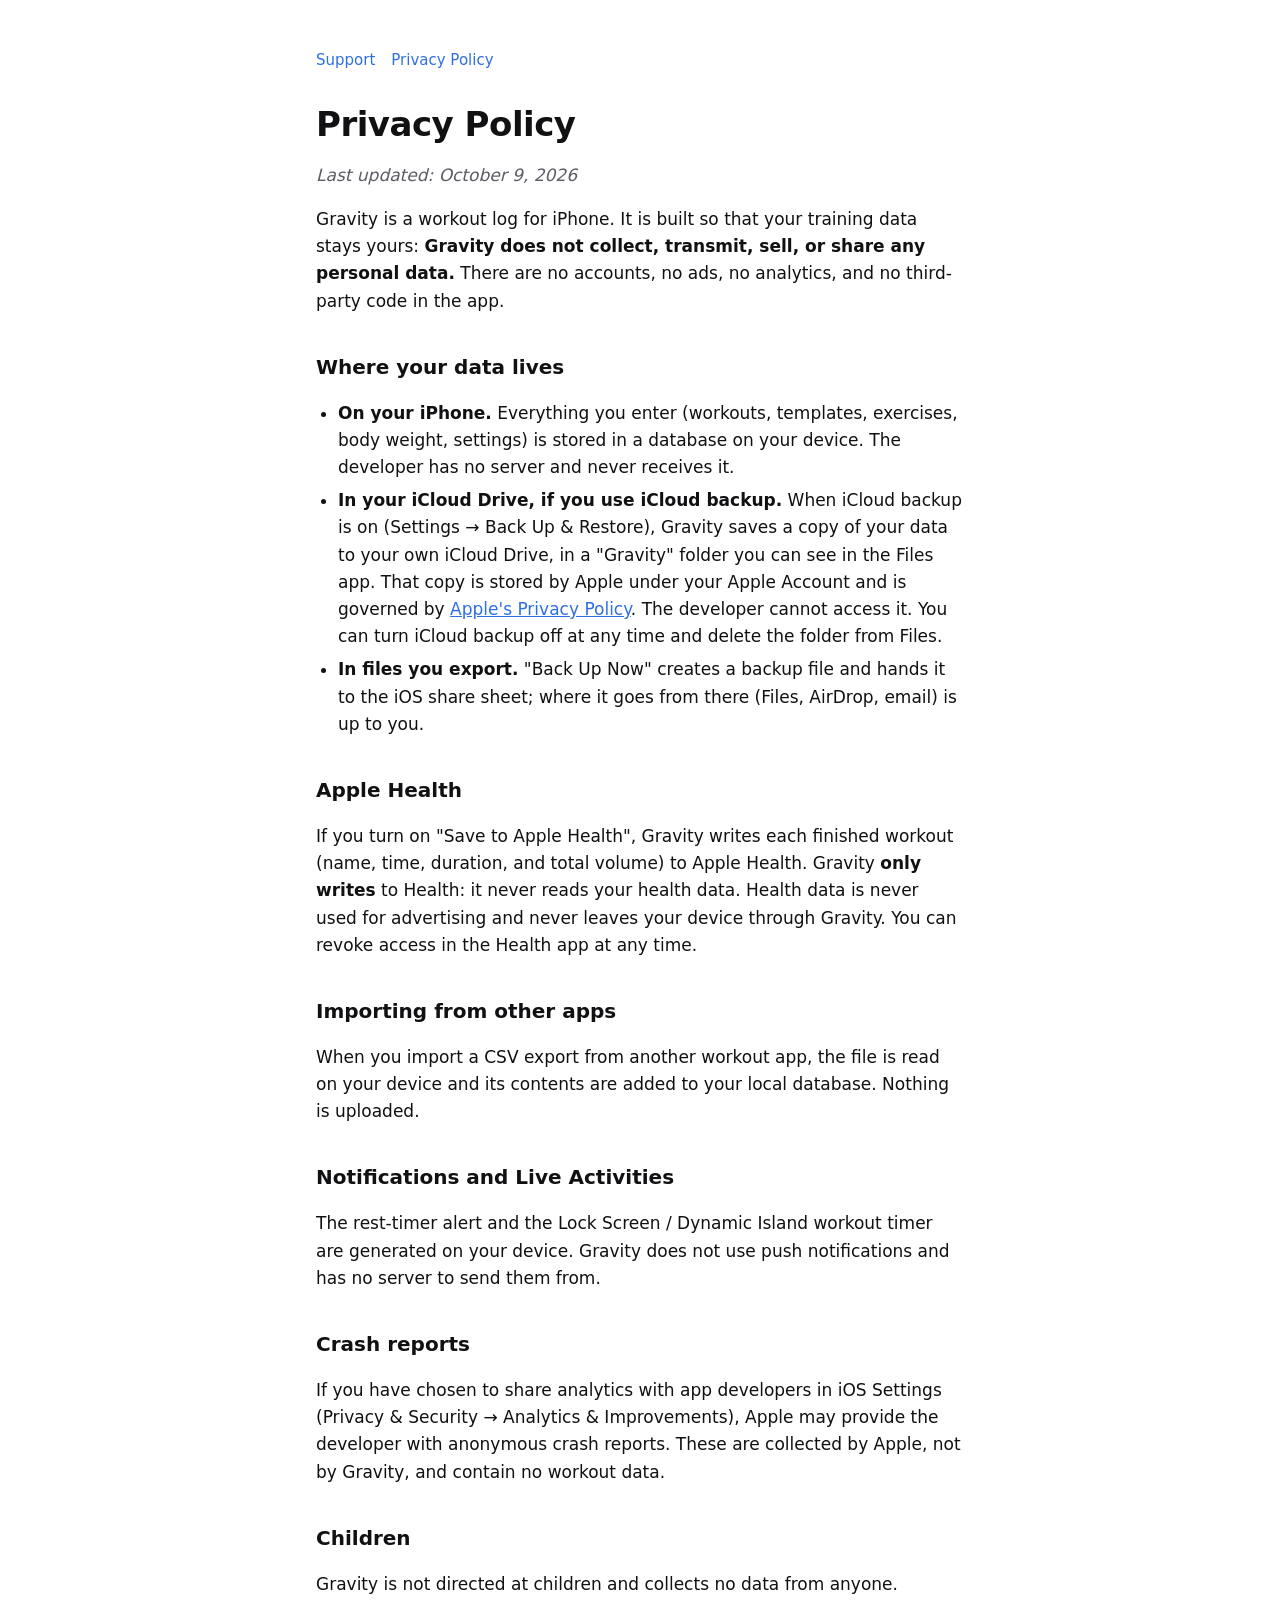
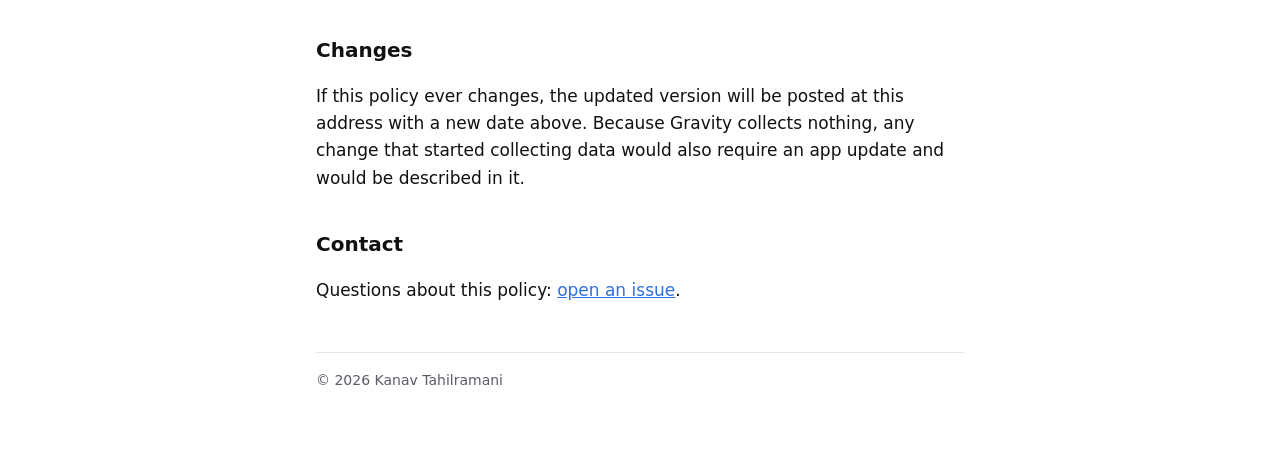
==== privacy/index.html @ a5830008 "Support and privacy pages" ====
<!doctype html>
<html lang="en">
<head>
<meta charset="utf-8">
<meta name="viewport" content="width=device-width, initial-scale=1">
<title>Gravity Privacy Policy</title>
<meta name="description" content="Gravity collects no personal data.">
<link rel="stylesheet" href="../style.css">
</head>
<body>
<main>
<nav><a href="../">Support</a><a href="./">Privacy Policy</a></nav>
<h1>Privacy Policy</h1>
<p class="muted"><em>Last updated: October 9, 2026</em></p>
<p>Gravity is a workout log for iPhone. It is built so that your training data stays yours: <strong>Gravity does not collect, transmit, sell, or share any personal data.</strong> There are no accounts, no ads, no analytics, and no third-party code in the app.</p>
<h2>Where your data lives</h2>
<ul><li><strong>On your iPhone.</strong> Everything you enter (workouts, templates, exercises, body weight, settings) is stored in a database on your device. The developer has no server and never receives it.</li><li><strong>In your iCloud Drive, if you use iCloud backup.</strong> When iCloud backup is on (Settings → Back Up &amp; Restore), Gravity saves a copy of your data to your own iCloud Drive, in a "Gravity" folder you can see in the Files app. That copy is stored by Apple under your Apple Account and is governed by <a href="https://www.apple.com/legal/privacy/">Apple's Privacy Policy</a>. The developer cannot access it. You can turn iCloud backup off at any time and delete the folder from Files.</li><li><strong>In files you export.</strong> "Back Up Now" creates a backup file and hands it to the iOS share sheet; where it goes from there (Files, AirDrop, email) is up to you.</li></ul>
<h2>Apple Health</h2>
<p>If you turn on "Save to Apple Health", Gravity writes each finished workout (name, time, duration, and total volume) to Apple Health. Gravity <strong>only writes</strong> to Health: it never reads your health data. Health data is never used for advertising and never leaves your device through Gravity. You can revoke access in the Health app at any time.</p>
<h2>Importing from other apps</h2>
<p>When you import a CSV export from another workout app, the file is read on your device and its contents are added to your local database. Nothing is uploaded.</p>
<h2>Notifications and Live Activities</h2>
<p>The rest-timer alert and the Lock Screen / Dynamic Island workout timer are generated on your device. Gravity does not use push notifications and has no server to send them from.</p>
<h2>Crash reports</h2>
<p>If you have chosen to share analytics with app developers in iOS Settings (Privacy &amp; Security → Analytics &amp; Improvements), Apple may provide the developer with anonymous crash reports. These are collected by Apple, not by Gravity, and contain no workout data.</p>
<h2>Children</h2>
<p>Gravity is not directed at children and collects no data from anyone.</p>
<h2>Changes</h2>
<p>If this policy ever changes, the updated version will be posted at this address with a new date above. Because Gravity collects nothing, any change that started collecting data would also require an app update and would be described in it.</p>
<h2>Contact</h2>
<p>Questions about this policy: <a href="https://github.com/kanavtahilramani/gravity-app/issues/new">open an issue</a>.</p>
<footer>© 2026 Kanav Tahilramani</footer>
</main>
</body>
</html>
---- style.css ----
:root { --bg: #ffffff; --text: #111114; --muted: #5c5c66; --accent: #2f6fe4; --rule: #e4e4ea; }
@media (prefers-color-scheme: dark) {
  :root { --bg: #0d0d10; --text: #f2f2f5; --muted: #a0a0ab; --accent: #6b9bff; --rule: #2a2a31; }
}
* { box-sizing: border-box; }
body { margin: 0; background: var(--bg); color: var(--text);
  font: 17px/1.6 -apple-system, BlinkMacSystemFont, "Segoe UI", system-ui, sans-serif; }
main { max-width: 680px; margin: 0 auto; padding: 48px 16px 80px; }
h1 { font-size: 34px; line-height: 1.2; margin: 0 0 8px; letter-spacing: -0.5px; }
h2 { font-size: 20px; margin: 36px 0 8px; }
p, li { color: var(--text); }
.muted { color: var(--muted); }
a { color: var(--accent); }
ul { padding-left: 22px; }
li { margin: 6px 0; }
nav { margin-bottom: 32px; font-size: 15px; }
nav a { margin-right: 16px; text-decoration: none; }
footer { margin-top: 48px; padding-top: 16px; border-top: 1px solid var(--rule); font-size: 14px; color: var(--muted); }
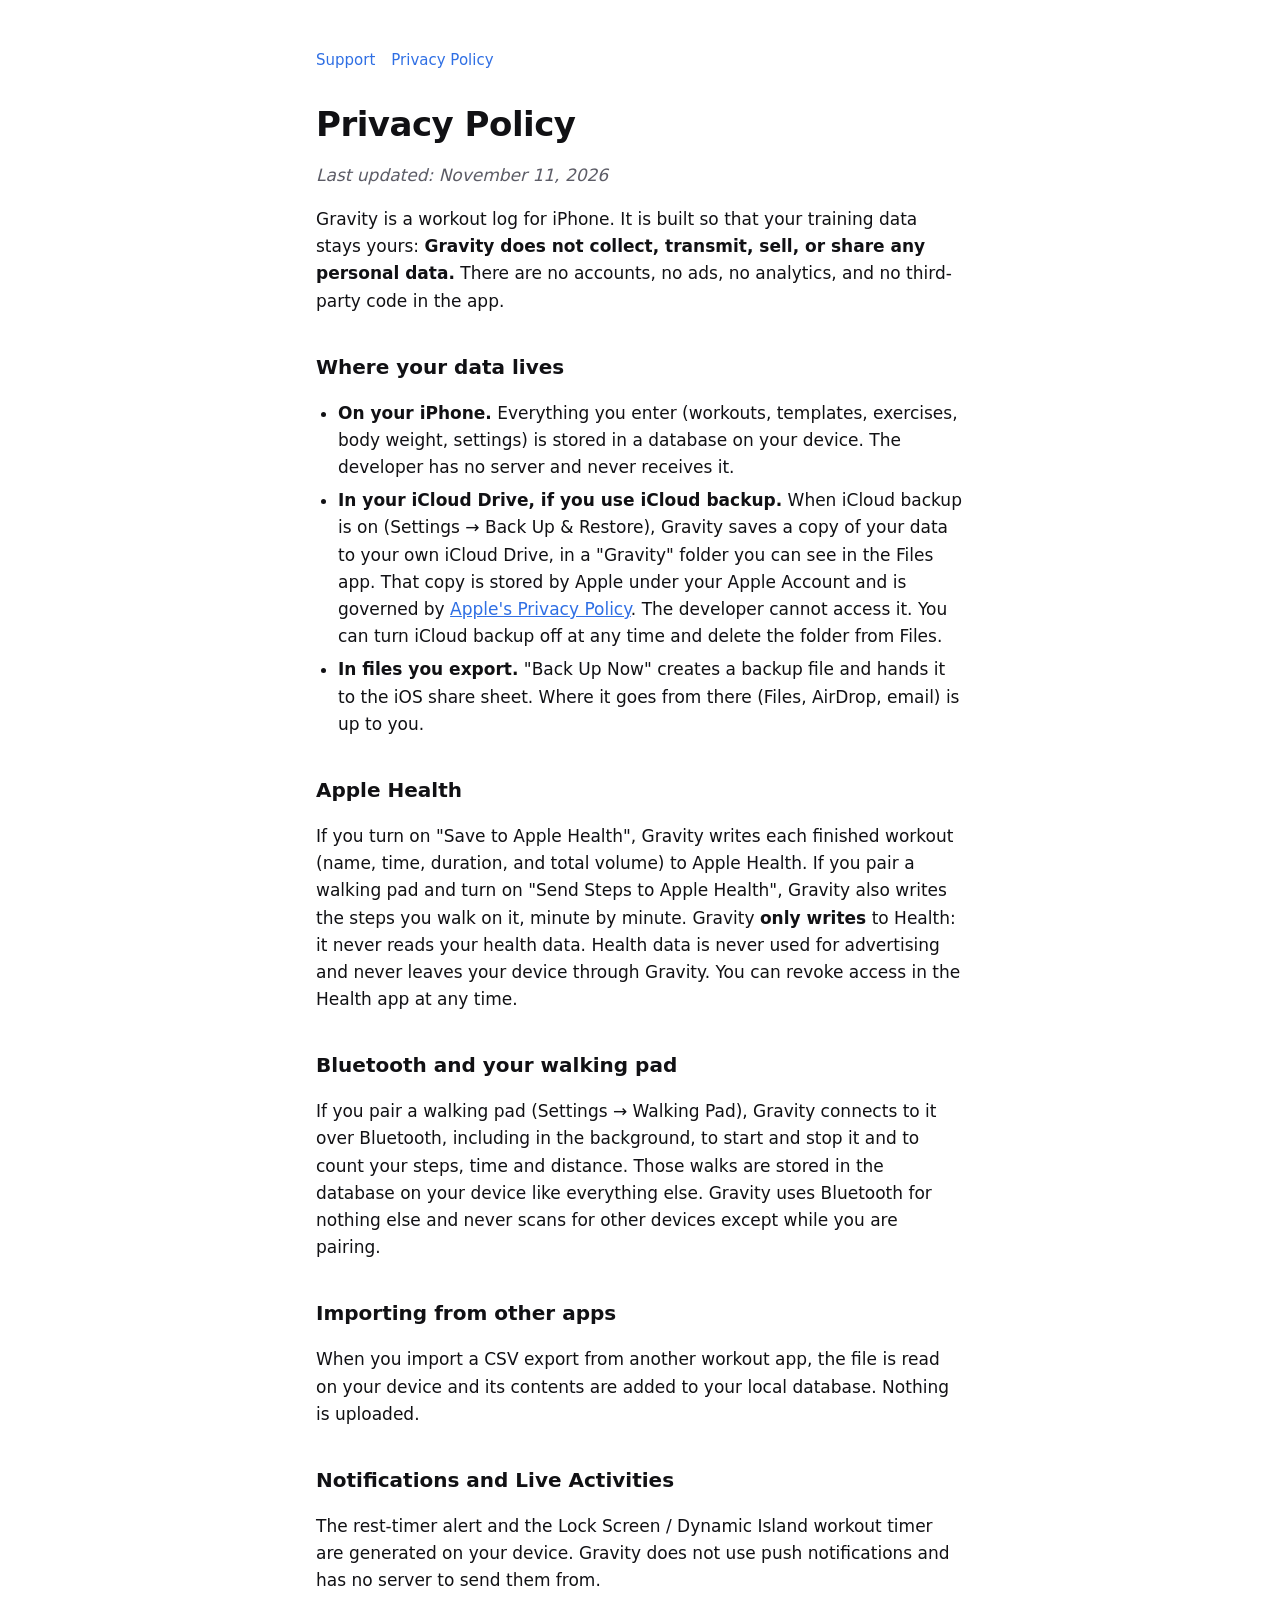
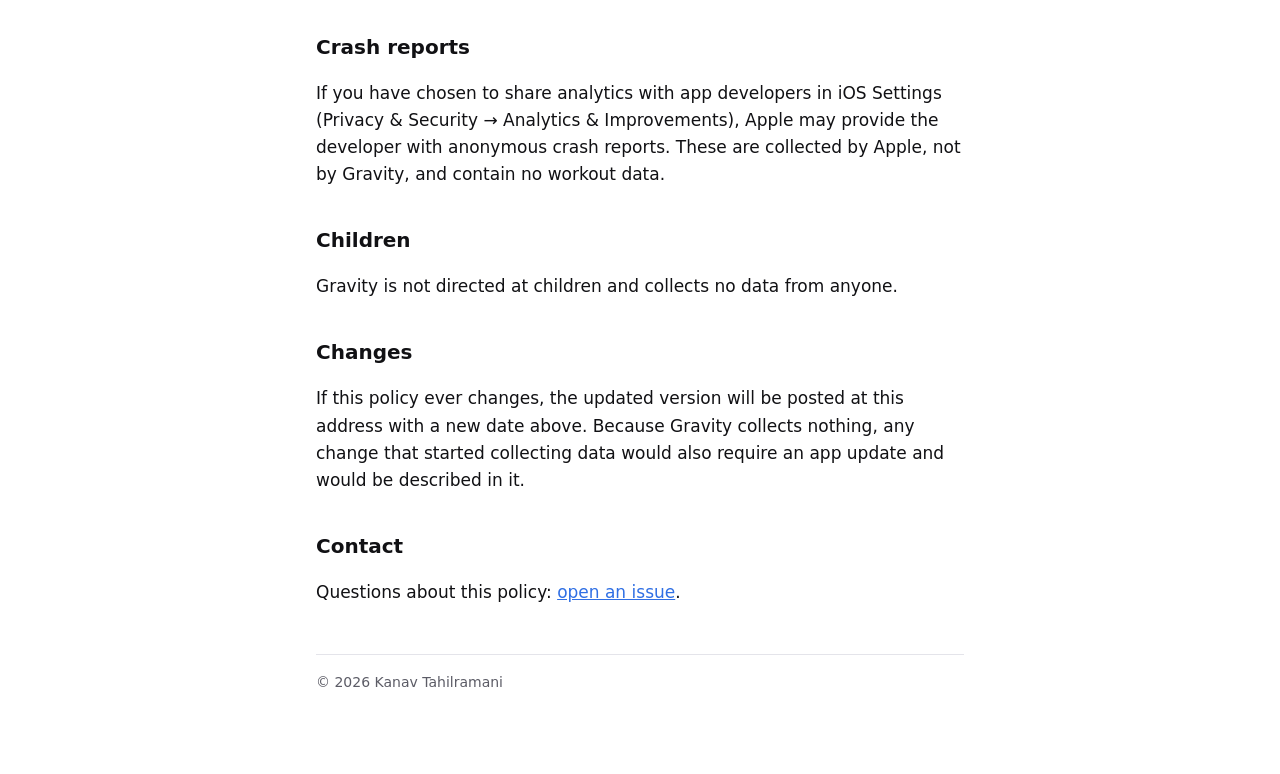
==== commit 9b8979bc: "Privacy policy: walking pad Bluetooth and step writes to Health Matches AppStore/privacy-policy.md i" ====
--- a/privacy/index.html
+++ b/privacy/index.html
@@ -11,12 +11,14 @@
 <main>
 <nav><a href="../">Support</a><a href="./">Privacy Policy</a></nav>
 <h1>Privacy Policy</h1>
-<p class="muted"><em>Last updated: October 9, 2026</em></p>
+<p class="muted"><em>Last updated: November 11, 2026</em></p>
 <p>Gravity is a workout log for iPhone. It is built so that your training data stays yours: <strong>Gravity does not collect, transmit, sell, or share any personal data.</strong> There are no accounts, no ads, no analytics, and no third-party code in the app.</p>
 <h2>Where your data lives</h2>
-<ul><li><strong>On your iPhone.</strong> Everything you enter (workouts, templates, exercises, body weight, settings) is stored in a database on your device. The developer has no server and never receives it.</li><li><strong>In your iCloud Drive, if you use iCloud backup.</strong> When iCloud backup is on (Settings → Back Up &amp; Restore), Gravity saves a copy of your data to your own iCloud Drive, in a "Gravity" folder you can see in the Files app. That copy is stored by Apple under your Apple Account and is governed by <a href="https://www.apple.com/legal/privacy/">Apple's Privacy Policy</a>. The developer cannot access it. You can turn iCloud backup off at any time and delete the folder from Files.</li><li><strong>In files you export.</strong> "Back Up Now" creates a backup file and hands it to the iOS share sheet; where it goes from there (Files, AirDrop, email) is up to you.</li></ul>
+<ul><li><strong>On your iPhone.</strong> Everything you enter (workouts, templates, exercises, body weight, settings) is stored in a database on your device. The developer has no server and never receives it.</li><li><strong>In your iCloud Drive, if you use iCloud backup.</strong> When iCloud backup is on (Settings → Back Up &amp; Restore), Gravity saves a copy of your data to your own iCloud Drive, in a "Gravity" folder you can see in the Files app. That copy is stored by Apple under your Apple Account and is governed by <a href="https://www.apple.com/legal/privacy/">Apple's Privacy Policy</a>. The developer cannot access it. You can turn iCloud backup off at any time and delete the folder from Files.</li><li><strong>In files you export.</strong> "Back Up Now" creates a backup file and hands it to the iOS share sheet. Where it goes from there (Files, AirDrop, email) is up to you.</li></ul>
 <h2>Apple Health</h2>
-<p>If you turn on "Save to Apple Health", Gravity writes each finished workout (name, time, duration, and total volume) to Apple Health. Gravity <strong>only writes</strong> to Health: it never reads your health data. Health data is never used for advertising and never leaves your device through Gravity. You can revoke access in the Health app at any time.</p>
+<p>If you turn on "Save to Apple Health", Gravity writes each finished workout (name, time, duration, and total volume) to Apple Health. If you pair a walking pad and turn on "Send Steps to Apple Health", Gravity also writes the steps you walk on it, minute by minute. Gravity <strong>only writes</strong> to Health: it never reads your health data. Health data is never used for advertising and never leaves your device through Gravity. You can revoke access in the Health app at any time.</p>
+<h2>Bluetooth and your walking pad</h2>
+<p>If you pair a walking pad (Settings → Walking Pad), Gravity connects to it over Bluetooth, including in the background, to start and stop it and to count your steps, time and distance. Those walks are stored in the database on your device like everything else. Gravity uses Bluetooth for nothing else and never scans for other devices except while you are pairing.</p>
 <h2>Importing from other apps</h2>
 <p>When you import a CSV export from another workout app, the file is read on your device and its contents are added to your local database. Nothing is uploaded.</p>
 <h2>Notifications and Live Activities</h2>
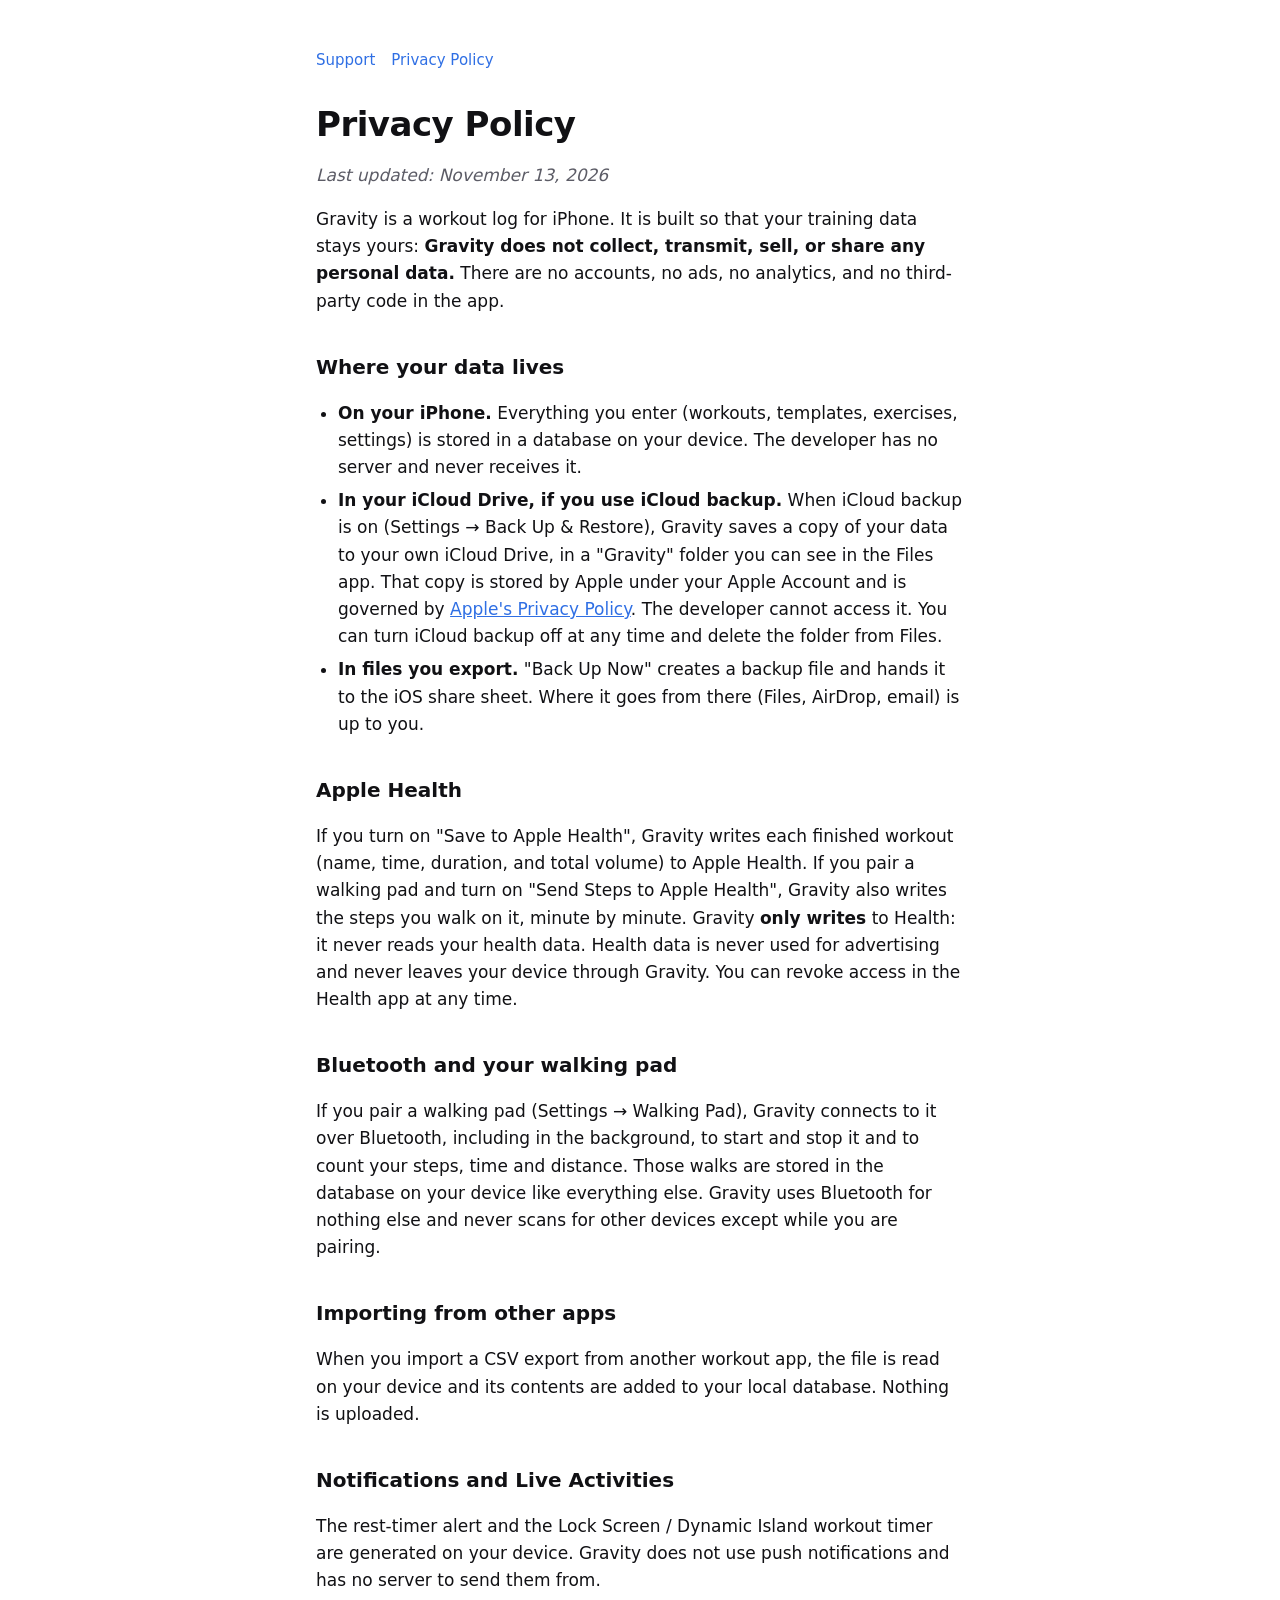
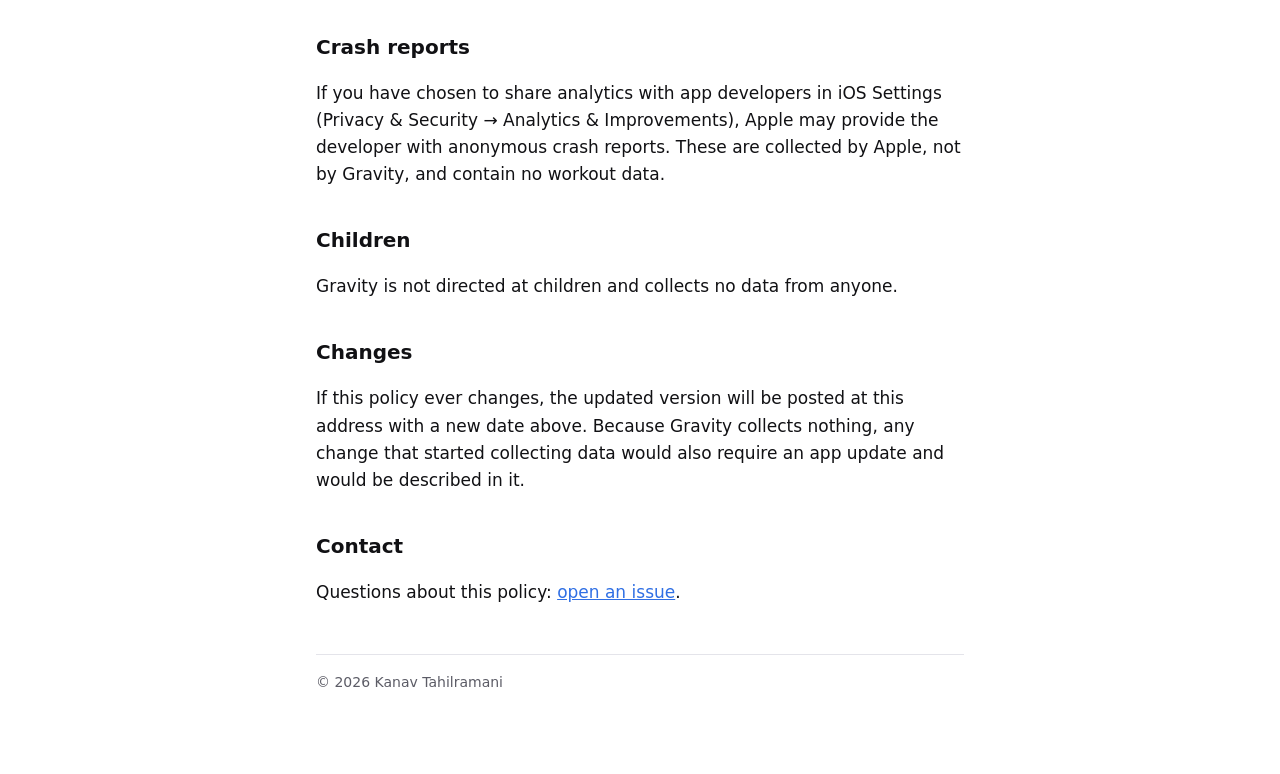
==== commit 8af2c267: "Privacy policy: body weight is no longer stored Co-Authored-By: Claude Opus 5.5 <noreply@anthropic.c" ====
--- a/privacy/index.html
+++ b/privacy/index.html
@@ -11,10 +11,10 @@
 <main>
 <nav><a href="../">Support</a><a href="./">Privacy Policy</a></nav>
 <h1>Privacy Policy</h1>
-<p class="muted"><em>Last updated: November 11, 2026</em></p>
+<p class="muted"><em>Last updated: November 13, 2026</em></p>
 <p>Gravity is a workout log for iPhone. It is built so that your training data stays yours: <strong>Gravity does not collect, transmit, sell, or share any personal data.</strong> There are no accounts, no ads, no analytics, and no third-party code in the app.</p>
 <h2>Where your data lives</h2>
-<ul><li><strong>On your iPhone.</strong> Everything you enter (workouts, templates, exercises, body weight, settings) is stored in a database on your device. The developer has no server and never receives it.</li><li><strong>In your iCloud Drive, if you use iCloud backup.</strong> When iCloud backup is on (Settings → Back Up &amp; Restore), Gravity saves a copy of your data to your own iCloud Drive, in a "Gravity" folder you can see in the Files app. That copy is stored by Apple under your Apple Account and is governed by <a href="https://www.apple.com/legal/privacy/">Apple's Privacy Policy</a>. The developer cannot access it. You can turn iCloud backup off at any time and delete the folder from Files.</li><li><strong>In files you export.</strong> "Back Up Now" creates a backup file and hands it to the iOS share sheet. Where it goes from there (Files, AirDrop, email) is up to you.</li></ul>
+<ul><li><strong>On your iPhone.</strong> Everything you enter (workouts, templates, exercises, settings) is stored in a database on your device. The developer has no server and never receives it.</li><li><strong>In your iCloud Drive, if you use iCloud backup.</strong> When iCloud backup is on (Settings → Back Up &amp; Restore), Gravity saves a copy of your data to your own iCloud Drive, in a "Gravity" folder you can see in the Files app. That copy is stored by Apple under your Apple Account and is governed by <a href="https://www.apple.com/legal/privacy/">Apple's Privacy Policy</a>. The developer cannot access it. You can turn iCloud backup off at any time and delete the folder from Files.</li><li><strong>In files you export.</strong> "Back Up Now" creates a backup file and hands it to the iOS share sheet. Where it goes from there (Files, AirDrop, email) is up to you.</li></ul>
 <h2>Apple Health</h2>
 <p>If you turn on "Save to Apple Health", Gravity writes each finished workout (name, time, duration, and total volume) to Apple Health. If you pair a walking pad and turn on "Send Steps to Apple Health", Gravity also writes the steps you walk on it, minute by minute. Gravity <strong>only writes</strong> to Health: it never reads your health data. Health data is never used for advertising and never leaves your device through Gravity. You can revoke access in the Health app at any time.</p>
 <h2>Bluetooth and your walking pad</h2>
